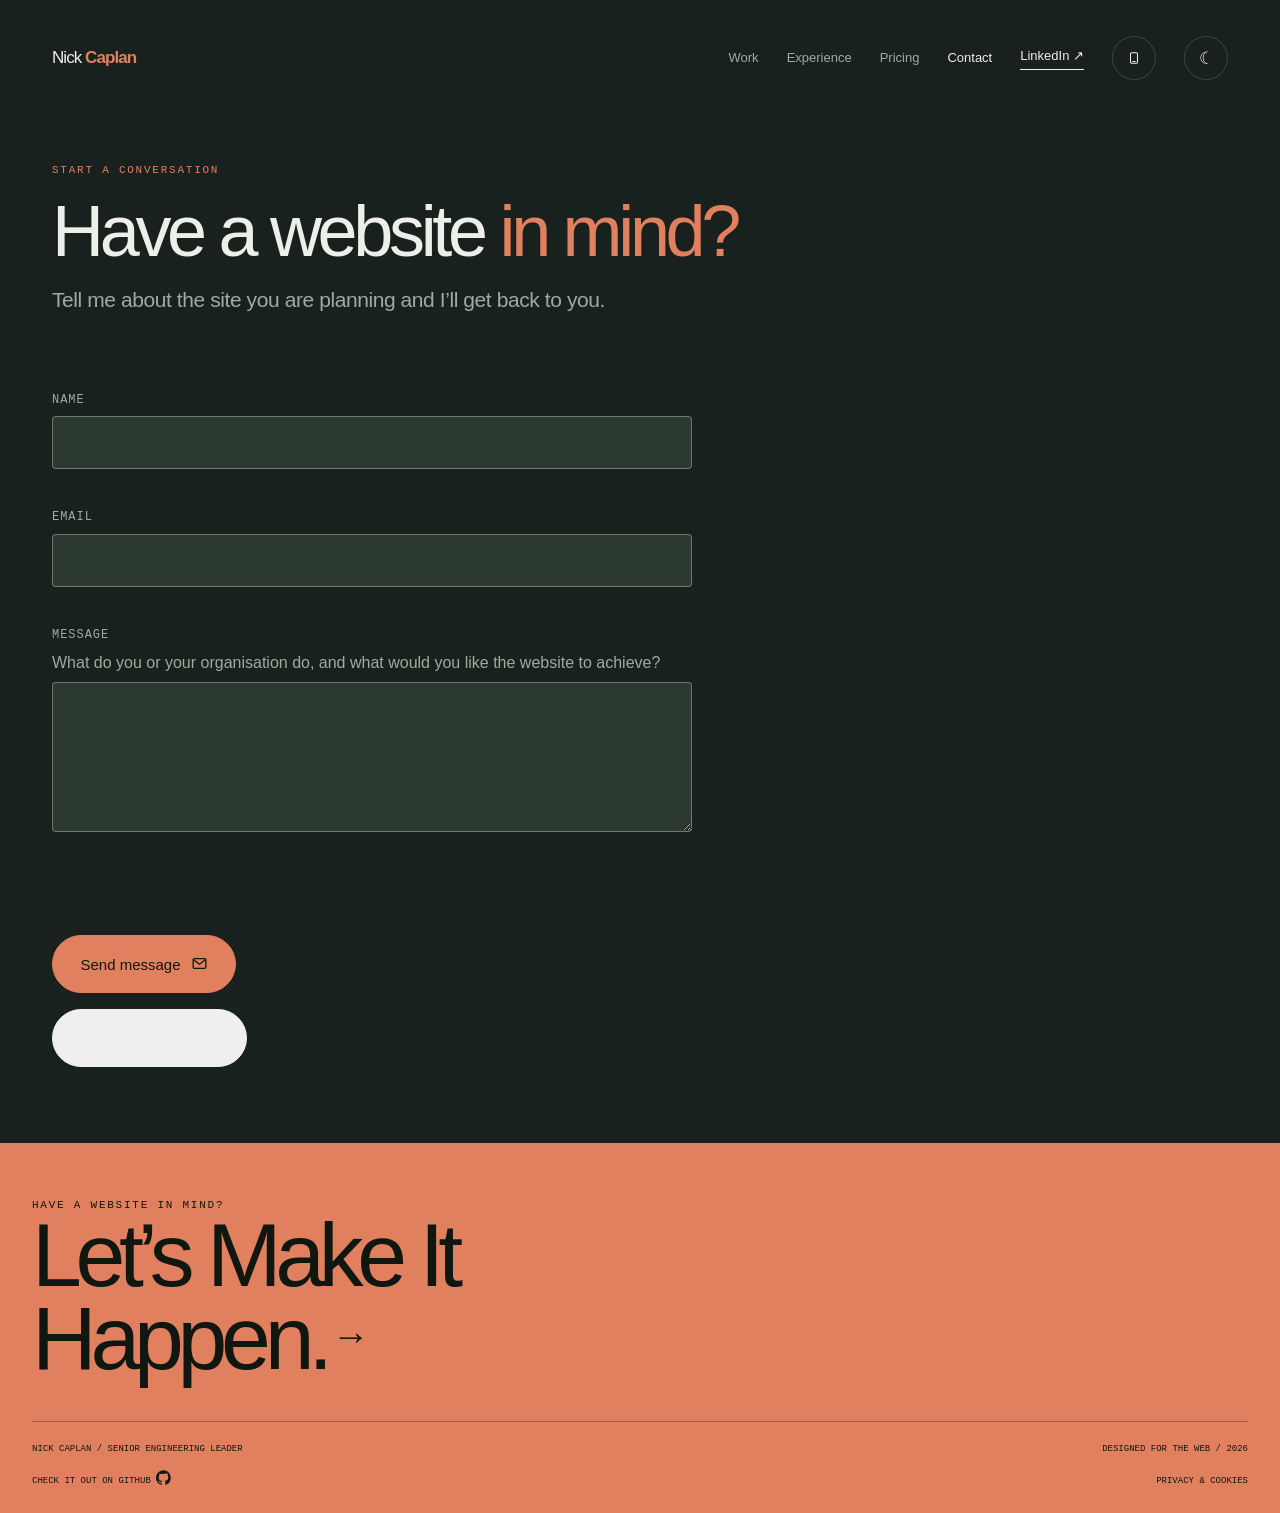
==== contact/index.html @ 42e1c5fc "Merge 4fa7a909f4112841b8fb0c7ef7de19053cefabf2 into 8210338912f26a9c144ce1c5d73b68cb8115b7d3" ====
<!doctype html>
<html lang="en">
<head>
  <meta charset="utf-8">
  <meta name="viewport" content="width=device-width, initial-scale=1">
  <meta name="description" content="Have a website in mind? Get in touch with Nick Caplan.">
  <title>Nick Caplan | Contact</title>
  <!-- Open Graph / Social Sharing -->
  <meta property="og:type" content="website">
  <meta property="og:url" content="https://websitesbynick.co.uk/contact/">
  <meta property="og:title" content="Nick Caplan | Contact">
  <meta property="og:description" content="Have a website in mind? Tell me about it and I will get back to you.">
  <meta property="og:image" content="https://websitesbynick.co.uk/assets/images/profile-burgundy.jpeg">
  <!-- Twitter Card -->
  <meta name="twitter:card" content="summary_large_image">
  <meta name="twitter:title" content="Nick Caplan | Contact">
  <meta name="twitter:description" content="Have a website in mind? Tell me about it and I will get back to you.">
  <meta name="twitter:image" content="https://websitesbynick.co.uk/assets/images/profile-burgundy.jpeg">
  <link rel="preload" href="../assets/fonts/dmsans.woff2" as="font" type="font/woff2" crossorigin>
  <link rel="preload" href="../assets/fonts/dmmono-400.woff2" as="font" type="font/woff2" crossorigin>
  <link rel="preload" href="../assets/fonts/dmmono-500.woff2" as="font" type="font/woff2" crossorigin>
  <link rel="stylesheet" href="../assets/css/fonts.css">
  <link rel="stylesheet" href="../assets/css/site.css">
  <link rel="stylesheet" href="../assets/css/contact.css">
  <link rel="icon" href="../assets/images/favicon.svg" type="image/svg+xml">
  <link rel="icon" href="../favicon.ico" sizes="16x16 32x32 48x48">
  <link rel="apple-touch-icon" href="../assets/images/apple-touch-icon.png">
  <link rel="manifest" href="../site.webmanifest">
  <meta name="theme-color" content="#18211d">
</head>
<body data-style="atelier" data-theme="dark">
  <script>
    // Apply the saved theme and layout before first paint so the page never
    // flashes the wrong theme or frame.
    (function () {
      var body = document.body;
      var theme = null;
      try { theme = window.localStorage.getItem('nick-theme'); } catch (error) {}
      body.dataset.theme = theme === 'light' || theme === 'dark' ? theme : 'dark';
      var host = window.location.hostname;
      var allowsPreview = ['localhost', '127.0.0.1', '[::1]', ''].indexOf(host) !== -1 || /^deploy-preview-\d+--[a-z0-9-]+\.netlify\.app$/.test(host);
      var storedMobile = null;
      if (allowsPreview) { try { storedMobile = window.localStorage.getItem('nick-mobile'); } catch (error) {} }
      body.dataset.preview = String(allowsPreview && storedMobile === 'true');
      body.dataset.mobile = String(storedMobile === null ? window.matchMedia('(max-width: 600px)').matches : storedMobile === 'true');
    })();
  </script>
  <div class="site-shell">
    <nav class="site-nav" aria-label="Main navigation">
      <a class="wordmark" href="../">Nick <span>Caplan</span></a>
      <div class="nav-links">
        <a href="../">Work</a>
        <a href="../experience/">Experience</a>
        <a href="../pricing/">Pricing</a>
        <a href="./" aria-current="page">Contact</a>
        <a class="nav-contact" href="https://www.linkedin.com/in/nick-caplan/" target="_blank" rel="noreferrer">LinkedIn <span aria-hidden="true">↗</span></a>
        <button class="mobile-toggle" type="button" aria-label="Switch to mobile mode" aria-pressed="false" title="Switch to mobile mode"><svg class="mobile-icon" aria-hidden="true" viewBox="0 0 24 24"><rect x="6" y="3" width="12" height="18" rx="2"/><path d="M10 18h4"/></svg></button>
        <button class="theme-toggle" type="button" aria-label="Switch to dark mode" aria-pressed="false"><span class="theme-icon" aria-hidden="true">☾</span><span class="theme-label">Dark mode</span></button>
      </div>
    </nav>
    <div class="nav-chips" aria-label="Pages">
      <a href="../">Work</a>
      <a href="../experience/">Experience</a>
      <a href="../pricing/">Pricing</a>
      <a href="./" aria-current="page">Contact</a>
    </div>

    <main id="top">
      <section class="page-hero">
        <div class="eyebrow">Start a conversation</div>
        <h1>Have a website <em>in mind?</em></h1>
        <p class="intro">Tell me about the site you are planning and I&rsquo;ll get back to you.</p>
      </section>

      <section class="content" aria-label="Contact form">
        <form class="contact-form" id="contact-form" tabindex="-1" action="https://formspree.io/f/mlgqojak" method="POST">
          <div class="contact-fields">
          <div class="form-field">
            <label for="contact-name">Name</label>
            <input id="contact-name" name="name" type="text" autocomplete="name" aria-describedby="contact-name-error" required>
            <p class="form-error" id="contact-name-error"></p>
          </div>
          <div class="form-field">
            <label for="contact-email">Email</label>
            <input id="contact-email" name="email" type="email" autocomplete="email" aria-describedby="contact-email-error" required>
            <p class="form-error" id="contact-email-error"></p>
          </div>
          <div class="form-field">
            <label for="contact-message">Message</label>
            <p class="form-hint" id="message-hint">What do you or your organisation do, and what would you like the website to achieve?</p>
            <textarea id="contact-message" name="message" aria-describedby="message-hint contact-message-error" required></textarea>
            <p class="form-error" id="contact-message-error"></p>
          </div>
          </div>
          <p class="form-status" id="contact-status" role="status" aria-live="polite" aria-atomic="true" tabindex="-1"></p>
          <button class="button button-primary" type="submit"><span class="cta-label">Send <span class="cta-end">message<svg class="mail-icon" aria-hidden="true" viewBox="0 0 24 24"><rect x="3" y="5" width="18" height="14" rx="2"/><path d="m4 7 8 6 8-6"/></svg></span></span></button>
          <button class="button" id="contact-another" type="button" hidden>Send another message</button>
        </form>
      </section>
    </main>

    <footer class="footer">
      <div class="footer-inner">
        <div class="section-kicker">Have a website in mind?</div>
        <h2><a class="footer-cta" href="#contact-form">Let&rsquo;s Make It <em><span class="cta-end">Happen.<span class="cta-icon" aria-hidden="true">&rarr;</span></span></em></a></h2>
        <div class="footer-bottom"><span>Nick Caplan / Senior Engineering Leader</span><span><a class="github-link" href="https://github.com/nickcaplan/websites-by-nick" target="_blank" rel="noreferrer"><span class="cta-label">Check it out on <span class="cta-end">GitHub <svg class="github-icon" aria-hidden="true" viewBox="0 0 24 24"><path d="M12 .5a12 12 0 0 0-3.79 23.39c.6.11.82-.26.82-.58v-2.26c-3.34.73-4.04-1.61-4.04-1.61-.55-1.39-1.34-1.76-1.34-1.76-1.09-.75.08-.74.08-.74 1.2.08 1.83 1.23 1.83 1.23 1.07 1.83 2.8 1.3 3.48 1 .11-.78.42-1.3.76-1.6-2.67-.3-5.47-1.34-5.47-5.94 0-1.31.47-2.38 1.23-3.22-.12-.3-.53-1.52.12-3.17 0 0 1-.32 3.3 1.23a11.5 11.5 0 0 1 6 0c2.3-1.55 3.3-1.23 3.3-1.23.65 1.65.24 2.87.12 3.17.76.84 1.23 1.91 1.23 3.22 0 4.61-2.81 5.64-5.49 5.93.43.37.81 1.1.81 2.22v3.29c0 .32.22.7.83.58A12 12 0 0 0 12 .5Z"/></svg></span></span></a></span><span><a href="../privacy/">Privacy &amp; cookies</a></span><span>Designed for the web / 2026</span></div>
      </div>
    </footer>
  </div>

  <script src="../assets/js/site.js"></script>
  <script src="../assets/js/contact.js" defer></script>
  <script src="../assets/js/analytics.js" defer data-measurement-id="G-J3J3NS19ZS"></script>
</body>
</html>
---- assets/css/site.css ----
/* Nick Caplan - shared site styles (home / experience / contact) */
:root {
  --phone-ring: #b45e3f;
  --phone-glow: rgba(180, 94, 63, .3);
  --bg: #f4f0e8;
  --surface: #fbfaf6;
  --surface-strong: #e8e1d5;
  --ink: #18211f;
  --muted: #5a6057;
  --line: rgba(24, 33, 31, .16);
  --accent-ink: var(--accent);
  --accent: #dd5e3c;
  --accent-2: #b6ce74;
  --display: "Fraunces", Georgia, serif;
  --body: "DM Sans", "DM Sans FB", Arial, sans-serif;
  --mono: "DM Mono", monospace;
  --radius: 24px;
  --shadow: 0 22px 60px rgba(33, 37, 31, .12);
  --ease: cubic-bezier(.2, .8, .2, 1);
}

* { box-sizing: border-box; }
html { scroll-behavior: smooth; }
body {
  margin: 0;
  color: var(--ink);
  background: var(--bg);
  font-family: var(--body);
  line-height: 1.55;
}
/* Theme transitions switch on only after the page has painted (site.js sets
   data-motion="on"), so the first paint is instantly the themed background on
   every engine; manual toggles afterwards still animate. */
body[data-motion="on"] { transition: background .45s var(--ease), color .45s var(--ease); }
a { color: inherit; text-decoration: none; }
button { color: inherit; font: inherit; }
::selection { background: var(--accent); color: var(--surface); }

.site-shell { container: site / inline-size; min-height: 100vh; overflow: hidden; }

/* Navigation: real page URLs, visible on every screen size (no menu button). */
.site-nav {
  align-items: center;
  display: flex;
  flex-wrap: wrap;
  justify-content: space-between;
  margin: 0 auto;
  max-width: 1240px;
  padding: 28px 32px;
  position: relative;
  row-gap: 18px;
  z-index: 3;
}
.wordmark { font-size: 15px; font-weight: 700; letter-spacing: -.02em; }
.wordmark span { color: var(--accent-ink); }
.nav-links { align-items: center; display: flex; flex-wrap: wrap; gap: 28px; row-gap: 10px; }
.nav-links a { color: var(--muted); font-size: 13px; transition: color .2s ease; }
.nav-links a:hover { color: var(--accent); }
.nav-links a[aria-current="page"] { color: var(--ink); }
.nav-contact {
  border-bottom: 1px solid var(--ink);
  color: var(--ink) !important;
  padding-bottom: 3px;
}
/* Mobile nav chips: the same destinations, always visible on small screens. */
.nav-chips { display: none; }

.style-picker {
  align-items: center;
  background: color-mix(in srgb, var(--surface) 88%, transparent);
  border: 1px solid var(--line);
  border-radius: 999px;
  box-shadow: 0 8px 30px rgba(0, 0, 0, .05);
  display: flex;
  gap: 3px;
  left: 50%;
  padding: 4px;
  position: fixed;
  top: 18px;
  transform: translateX(-50%);
  z-index: 10;
  backdrop-filter: blur(16px);
}
.theme-toggle {
  align-items: center;
  background: transparent;
  border: 1px solid var(--line);
  border-radius: 999px;
  cursor: pointer;
  display: inline-flex;
  justify-content: center;
  min-height: 44px;
  min-width: 44px;
  padding: 8px;
  transition: background .25s ease, border-color .25s ease, color .25s ease;
}
.theme-toggle:hover { background: var(--surface); border-color: var(--accent); color: var(--accent); }
.theme-icon { font-size: 17px; line-height: 1; }
.theme-label { display: none; }
.mobile-toggle { align-items: center; background: transparent; border: 1px solid var(--line); border-radius: 999px; cursor: pointer; display: inline-flex; justify-content: center; line-height: 1; min-height: 44px; min-width: 44px; padding: 8px 10px; transition: background .25s ease, border-color .25s ease, color .25s ease; }
.mobile-icon { fill: none; height: 14px; stroke: currentColor; stroke-linecap: round; stroke-linejoin: round; stroke-width: 1.8; width: 14px; }
.mobile-toggle[aria-pressed="true"] { background: var(--ink); border-color: var(--ink); color: var(--bg); }
@media (hover: hover) {
  .mobile-toggle:hover { background: var(--ink); border-color: var(--ink); color: var(--bg); }
}
.mobile-toggle:focus-visible, .theme-toggle:focus-visible, .style-button:focus-visible, .button:focus-visible, a:focus-visible, .thumb:focus-visible, .arr:focus-visible { outline: 2px solid var(--accent); outline-offset: 3px; }
.style-picker { display: none; }

/* Hero (home): text-led, websites first. */
.hero { margin: 0 auto; max-width: 1240px; padding: 54px 32px 34px; position: relative; }
.eyebrow, .section-kicker { color: var(--accent-ink); font-family: var(--mono); font-size: 11px; letter-spacing: .16em; text-transform: uppercase; }
.hero h1 { font-family: var(--display); font-size: clamp(56px, 9vw, 118px); font-weight: 500; letter-spacing: -.075em; line-height: .94; margin: 22px 0 34px; max-width: 900px; }
.hero h1 em { color: var(--accent); font-style: normal; }
.hero-intro { color: var(--muted); font-size: clamp(18px, 2vw, 23px); letter-spacing: -.02em; line-height: 1.35; margin: 0; max-width: none; }
.intro-contact { align-items: center; color: var(--accent-ink); display: inline-flex; font-size: 16px; font-weight: 600; min-height: 44px; margin-top: 12px; text-decoration: underline; text-underline-offset: 5px; }
.intro-contact .cta-icon { display: inline-block; margin-left: 8px; }
.hero-actions { align-items: center; display: flex; flex-wrap: wrap; gap: 18px; margin-top: 36px; }
.button {
  align-items: center;
  border: 1px solid var(--ink);
  border-radius: 100px;
  display: inline-flex;
  font-size: 15px;
  gap: 10px;
  justify-content: center;
  height: 58px;
  min-width: 184px;
  padding: 13px 19px;
  transition: background .25s ease, color .25s ease, transform .25s var(--ease);
}
.button:hover { background: var(--ink); color: var(--bg); transform: translateY(-3px); }
.button-primary { background: var(--accent); border-color: var(--accent); color: #ffffff; }
.button-primary:hover { background: var(--ink); border-color: var(--ink); }
.mail-icon { fill: none; height: 17px; stroke: currentColor; stroke-linecap: round; stroke-linejoin: round; stroke-width: 1.8; width: 17px; }
/* Nick's rule (24 October 2026): a CTA symbol, arrow or icon, never wraps away
   from the end of its label - the final word and its symbol form one no-wrap unit. */
.cta-end { white-space: nowrap; }
.button .cta-icon { display: inline-block; font-size: 18px; line-height: 1; margin-left: 10px; }
.github-link .cta-end .github-icon { display: inline-block; vertical-align: -2px; }
.button .cta-end .mail-icon { display: inline-block; margin-left: 10px; vertical-align: -2px; }

/* Portrait (shared; placed where the design puts it). */
.portrait-wrap { width: 230px; }
.portrait-frame { width: 100%; }
.portrait { aspect-ratio: 1; border: 2px solid var(--accent); border-radius: 50%; box-shadow: 0 10px 24px rgba(24, 33, 31, .14); display: block; filter: saturate(.9); height: auto; object-fit: cover; object-position: center top; padding: 4px; width: 100%; }
.portrait-note { color: var(--muted); font-family: var(--mono); font-size: 9px; margin: 8px 0 0; text-align: center; }

/* Home hero: the portrait sits beside the headline; the intro below runs full width. */
.hero-grid { align-items: center; display: grid; gap: 48px 32px; grid-template-columns: minmax(0, 1fr) auto; }
.hero-grid .portrait-wrap { width: clamp(250px, 30vw, 400px); }
.hero-text { grid-column: 1; grid-row: 1; }
.hero-grid .portrait-wrap { grid-column: 2; grid-row: 1; }

/* Project headings precede the imagery in reading order. Desktop uses a
   two-column composition; smaller layouts follow the same natural DOM order. */
.showcase { margin: 0 auto; max-width: 1240px; padding: 30px 32px 10px; }
.case { display: grid; column-gap: 44px; row-gap: 12px; grid-template-columns: minmax(0, 1.1fr) minmax(0, 1fr); padding: 36px 0; }
.case + .case { border-top: 1px solid var(--line); }
.case-shot { grid-column: 1; grid-row: 1 / span 2; min-width: 0; align-self: center; }
.case-heading { grid-column: 2; align-self: end; }
.case-copy { grid-column: 2; align-self: start; }
.case-flip .case-shot { grid-column: 2; }
.case-flip .case-heading, .case-flip .case-copy { grid-column: 1; }
/* Wider Work canvas only; preserve the dedicated device preview. */
@media (min-width: 1280px) {
  body:not([data-mobile="true"]) .showcase { max-width: 1480px; padding-left: 48px; padding-right: 48px; }
  body:not([data-mobile="true"]) .case { grid-template-columns: minmax(0, 3fr) minmax(0, 2fr); }
  body:not([data-mobile="true"]) .case-flip { grid-template-columns: minmax(0, 2fr) minmax(0, 3fr); }
}

.shot { background: var(--surface); border: 1px solid var(--line); border-radius: 18px; overflow: hidden; }
.shotbar { align-items: center; background: #10131a; display: flex; gap: 8px; padding: 10px 14px; }
.shotbar .t { color: #edf1ed; font-family: var(--body); font-size: 12px; letter-spacing: .06em; min-width: 0; overflow: hidden; text-overflow: ellipsis; white-space: nowrap; }
.shotbar .pill { background: #3d4a41; border-radius: 99px; color: #d8e0d8; flex: none; font-family: var(--body); font-size: 10.5px; letter-spacing: .12em; margin-left: auto; padding: 3px 9px; }
/* Reserve screenshot space before its theme-aware template is activated. */
.shot:not(:has(noscript .shot-img)) .shot-template:first-of-type { display: block; aspect-ratio: 1280 / 713; width: 100%; }
.shot-img { display: block; object-fit: cover; width: 100%; }
.shot-desk, .shotlay-desk { aspect-ratio: 1280 / 713; }
.shot-mob, .shotlay-mob { aspect-ratio: 390 / 844; }
.shot { position: relative; }
/* The composed shot is an overview, not a miniature interactive website.
   Keep a single, readable set of page selectors and let visitors explore live. */
.shot-mob, .shotlay-mob { position: absolute; right: 7%; bottom: 2%; display: block; height: 80%; width: auto; object-fit: cover; object-position: center top; background: var(--surface); border: 1px solid var(--line); border-radius: 10px; box-shadow: 0 8px 20px rgba(0, 0, 0, .38); }

/* Exploration (Nick, 27 October 2026): one capture per viewport. Desktop
   widths show the desktop capture alone, framed by its address bar - the
   phone capture no longer overlays it. */
@media (min-width: 961px) {
  .shot-mob, .shotlay-mob { display: none; }
}
.shot-tag { display: none; }
.thumbs { display: flex; flex-wrap: wrap; gap: 0; margin-top: 12px; }
/* Screenshot choices are quieter than page navigation and live-site actions. */
.thumb { position: relative; background: transparent; border: 0; border-radius: 0; box-shadow: inset 0 -1px var(--line); cursor: pointer; flex: 1 1 auto; min-height: 44px; margin: 0; padding: 10px 8px; text-align: center; }
.thumb span { color: var(--muted); display: block; font-size: 13px; line-height: 1.4; }
.thumb:hover span { color: var(--ink); }
.thumb.sel::after { content: ""; position: absolute; bottom: 0; left: 12px; right: 12px; height: 2px; background: var(--accent); }
.thumb.sel span { color: var(--accent-ink); font-weight: 600; }
/* Gesture feedback: horizontal drags are handled in JS, vertical swipes keep
   scrolling the page natively. */
.shot, .thumbs { touch-action: pan-y; }
/* Capture paging: the incoming capture slides across the stage while the
   outgoing one leaves. The stage clips only mid-slide, so the phone's glow
   and the page layout are untouched at rest. */
.shot-stage { position: relative; }
/* Clip the carousel sideways, not the outline/glow outside the phone
   above and below its border box. A clip-path changes no layout geometry. */
.shot-stage.sliding { clip-path: inset(-48px 0); }
.shot-layer { inset: 0; pointer-events: none; position: absolute; z-index: 1; }
/* The selected choice's underline is a single indicator that slides between
   buttons; with JS off the per-button ::after underline remains. */
.thumbs { position: relative; }
.thumb-ind-clip { position: absolute; inset: 0; overflow: hidden; pointer-events: none; }
.thumb-ind, .thumb-ind-wrap { background: var(--accent); height: 2px; pointer-events: none; position: absolute; }
.thumbs-anim .thumb.sel::after { content: none; }
.case-copy .kicker, .kicker { color: var(--accent-ink); font-family: var(--mono); font-size: 11px; letter-spacing: .16em; text-transform: uppercase; }
.case-heading h2 { font-family: var(--display); font-size: 32px; font-weight: 600; letter-spacing: -.03em; line-height: 1.1; margin: 10px 0 0; }
.case-copy p { color: var(--muted); font-size: 16.5px; line-height: 1.55; margin: 8px 0 0; }
.case-copy .button { margin-top: 22px; }

/* "Built by an engineering leader" strip linking to the experience page. */
.credstrip { align-items: center; background: #29362e; border-radius: 18px; color: #edf1ed; display: flex; gap: 20px; justify-content: space-between; margin: 26px auto 60px; max-width: 1176px; padding: 26px 30px; width: calc(100% - 64px); }
.credstrip .l { font-size: 17px; line-height: 1.5; }
.credstrip .l b { font-family: var(--display); font-size: 19px; }
.credstrip .r { color: #eda88c; flex: none; font-family: var(--mono); font-size: 13px; letter-spacing: .1em; text-transform: uppercase; }
.credstrip .r:hover { text-decoration: underline; }

/* Subpage hero (experience / contact). */
.page-hero { margin: 0 auto; max-width: 1240px; padding: 54px 32px 20px; }
.page-hero h1 { font-family: var(--display); font-size: clamp(42px, 6vw, 72px); font-weight: 500; letter-spacing: -.06em; line-height: .95; margin: 18px 0 20px; overflow-wrap: break-word; }
.page-hero h1 em { color: var(--accent); font-style: normal; }
.page-hero .intro { color: var(--muted); font-size: clamp(17px, 2vw, 21px); letter-spacing: -.02em; line-height: 1.4; margin: 0; max-width: 620px; }

/* Experience content (shared by the experience page). */
.content { margin: 0 auto; max-width: 1240px; padding: 56px 32px 76px; }
.section-heading { margin-bottom: 38px; }
.section-heading h2 { font-family: var(--display); font-size: clamp(38px, 5vw, 68px); font-weight: 500; letter-spacing: -.06em; line-height: .95; margin: 0; }
.section-heading p { color: var(--muted); font-size: 13px; margin: 18px 0 0; max-width: 560px; }
.experience-list { border-top: 1px solid var(--line); }
.role { display: grid; gap: 40px; grid-template-columns: 190px 1fr; padding: 36px 0 40px; }
.role + .role { border-top: 1px solid var(--line); }
.role-meta { color: var(--muted); font-family: var(--mono); font-size: 10px; letter-spacing: .04em; line-height: 1.7; text-transform: uppercase; }
.role-meta strong { color: var(--accent-ink); display: block; font-weight: 500; margin-bottom: 5px; }
.role-title { font-size: 21px; font-weight: 600; letter-spacing: -.035em; margin: 0; }
.role-company { color: var(--muted); font-size: 14px; margin: 3px 0 17px; }
.role-summary { color: var(--muted); font-size: 14px; margin: 0; max-width: 745px; }
.role-highlights { display: grid; gap: 12px; grid-template-columns: repeat(2, minmax(0, 1fr)); list-style: none; margin: 25px 0 0; max-width: 820px; padding: 0; }
.role-highlights li { border-left: 2px solid var(--accent-2); color: var(--ink); font-size: 13px; line-height: 1.45; padding-left: 13px; }
.role-highlights strong { display: block; font-size: 11px; margin-bottom: 4px; }

.lower-grid { display: grid; gap: 90px; grid-template-columns: 1.15fr .85fr; margin-top: 100px; }
.tag-cloud { display: flex; flex-wrap: wrap; gap: 8px; margin-top: 22px; }
.tag { border: 1px solid var(--line); border-radius: 100px; color: var(--muted); font-family: var(--mono); font-size: 10px; padding: 8px 12px; }
.principles { border-top: 1px solid var(--line); margin-top: 28px; }
.principle { border-bottom: 1px solid var(--line); padding: 17px 0 19px; }
.principle strong { display: block; font-family: var(--display); font-size: 20px; font-weight: 500; letter-spacing: -.04em; line-height: 1.1; }
.principle p { color: var(--muted); font-size: 13px; margin: 8px 0 0; max-width: 510px; }
.details-list { border-top: 1px solid var(--line); margin: 22px 0 0; }
.detail { border-bottom: 1px solid var(--line); display: grid; gap: 20px; grid-template-columns: 100px 1fr; padding: 17px 0; }
.detail-label { color: var(--accent-ink); font-family: var(--mono); font-size: 10px; text-transform: uppercase; }
.detail p { font-size: 13px; margin: 0; }
.community { color: var(--muted); font-size: 13px; margin: 22px 0 0; max-width: 600px; }

/* Contact page. */
.contact-grid { display: grid; gap: 70px; grid-template-columns: .8fr 1.2fr; }
.contact-form { display: grid; gap: 16px; }
.form-field { display: grid; gap: 7px; }
.form-field label { color: var(--muted); font-family: var(--mono); font-size: 12px; letter-spacing: .08em; text-transform: uppercase; }
.form-hint { color: var(--muted); font-size: 16px; line-height: 1.5; margin: 0; }
.form-field input, .form-field textarea { background: var(--surface); border: 1px solid var(--line); border-radius: 4px; color: var(--ink); font: inherit; font-size: 16px; padding: 13px 14px; width: 100%; }
.form-field textarea { min-height: 150px; resize: vertical; }
.form-field input:focus, .form-field textarea:focus { border-color: var(--accent); outline: 2px solid color-mix(in srgb, var(--accent) 25%, transparent); outline-offset: 1px; }
body[data-style="atelier"][data-theme="dark"] .form-field input,
body[data-style="atelier"][data-theme="dark"] .form-field textarea {
  background: #2c3931; border-color: rgba(237, 240, 232, .34); color: #edf0e8; }
body[data-style="atelier"][data-theme="dark"] .form-field input:focus,
body[data-style="atelier"][data-theme="dark"] .form-field textarea:focus { border-color: var(--accent); }
.contact-form .button { justify-self: start; }

@media (min-width: 1281px) {
  .lower-grid { grid-template-columns: 1fr .42fr; }
  .tag-cloud { gap: 6px; max-width: none; }
  .tag { font-size: 9px; padding: 7px 9px; }
}

.footer { background: var(--ink); color: var(--bg); padding: 54px 32px 24px; }
.footer-inner { margin: 0 auto; max-width: 1240px; }
.footer h2 { font-family: var(--display); font-size: clamp(42px, 7vw, 92px); font-weight: 500; letter-spacing: -.07em; line-height: .92; margin: 0 0 42px; max-width: 700px; overflow-wrap: break-word; }
.footer-intro { color: #fff; font-size: 17px; margin: -18px 0 32px; max-width: 560px; }
.footer h2 em { color: var(--accent); font-style: normal; }
.footer-cta { color: inherit; display: block; text-decoration: none; }
.footer-cta .cta-icon { display: inline-block; font-size: .42em; line-height: 1; margin-left: .14em; vertical-align: middle; transform: translateY(-.22em); transition: transform .25s var(--ease); }
.footer-cta:hover .cta-icon, .footer-cta:focus-visible .cta-icon { transform: translate(6px, -.22em); }
.footer-links { display: none; }
.footer-bottom { align-items: end; border-top: 1px solid rgba(244, 240, 232, .18); color: rgba(244, 240, 232, .55); display: grid; font-family: var(--mono); font-size: 9px; font-weight: 400; gap: 12px 20px; grid-template-areas: "identity credit" "source privacy"; grid-template-columns: minmax(0, 1fr) minmax(0, 1fr); line-height: 2; padding-top: 18px; text-transform: uppercase; }
.footer-bottom > span { min-width: 0; }
.footer-bottom > span:first-child { grid-area: identity; }
.footer-bottom > span:nth-child(2) { grid-area: source; }
.footer-bottom > span:nth-child(3) { grid-area: privacy; text-align: right; }
.footer-bottom > span:last-child { grid-area: credit; text-align: right; }
.footer-bottom a { align-items: center; display: inline-flex; font: inherit; letter-spacing: inherit; }
.github-link { align-items: center; display: inline-flex; gap: 7px; }
.github-icon { display: block; fill: currentColor; height: 15px; width: 15px; }
body[data-style="atelier"] .footer .section-kicker { color: #fff; }
body[data-style="atelier"] .footer-bottom { border-top-color: rgba(255, 255, 255, .3); color: #fff; }

/* Option 02 - midnight product system */
body[data-style="systems"] {
  --bg: #10131a;
  --surface: #171b24;
  --surface-strong: #1d2330;
  --ink: #edf1ed;
  --muted: #929ba8;
  --line: rgba(237, 241, 237, .15);
  --accent: #c5f36b;
  --accent-2: #78b6ff;
  --display: "Space Grotesk", Arial, sans-serif;
  --body: "DM Sans", "DM Sans FB", Arial, sans-serif;
  --radius: 8px;
  --shadow: none;
}
body[data-style="systems"] .hero { padding-top: 72px; }
body[data-style="systems"] .hero h1 { font-size: clamp(52px, 8vw, 112px); font-weight: 600; letter-spacing: -.085em; max-width: 850px; }
body[data-style="systems"] .hero h1 em { color: var(--accent); }
body[data-style="systems"] .hero-intro { font-size: 18px; max-width: 585px; }
body[data-style="systems"] .case-heading h2 { font-family: var(--display); }
body[data-style="systems"] .portrait { filter: grayscale(1) contrast(1.12); }
body[data-style="systems"] .role { padding: 30px 0; }
body[data-style="systems"] .role-title { font-family: var(--display); font-size: 20px; }
body[data-style="systems"] .role-highlights li { border-left-color: var(--accent); }
body[data-style="systems"] .tag { border-radius: 5px; }
body[data-style="systems"] .footer { background: var(--accent); color: #10131a; }
body[data-style="systems"] .footer h2 em { color: #547d23; }
body[data-style="systems"] .footer-bottom { border-color: rgba(16, 19, 26, .22); color: rgba(16, 19, 26, .6); }

/* Option 03 - warm, restrained portfolio */
body[data-style="atelier"] {
  --accent-ink: #9a4527;
  --bg: #eee9e2;
  --surface: #f7f4ef;
  --surface-strong: #e2d9d0;
  --ink: #28332c;
  --muted: #5a6057;
  --line: rgba(40, 51, 44, .17);
  --accent: #b45e3f;
  --accent-2: #9cae6c;
  --display: "DM Sans", "DM Sans FB", Arial, sans-serif;
  --body: "DM Sans", "DM Sans FB", Arial, sans-serif;
  --mono: "DM Mono", monospace;
  --radius: 4px;
}
body[data-style="atelier"][data-theme="dark"] {
  --phone-ring: #f09a7c;
  --phone-glow: rgba(240, 154, 124, .45);
  --accent-ink: #e0805f;
  --bg: #18211d;
  --surface: #212b25;
  --surface-strong: #29362e;
  --ink: #edf0e8;
  --muted: #a1aaa0;
  --line: rgba(237, 240, 232, .17);
  --accent: #e0805f;
  --accent-2: #bdcf80;
  --shadow: none;
}
body[data-style="atelier"] .site-nav { padding-top: 36px; }
body[data-style="atelier"] .wordmark { font-size: 17px; font-weight: 500; letter-spacing: -.055em; }
body[data-style="atelier"] .wordmark span { font-weight: 700; }
body[data-style="atelier"] .hero { padding-top: 44px; }
body[data-style="atelier"] .hero h1 { font-family: var(--body); font-size: clamp(52px, 8vw, 104px); font-weight: 400; letter-spacing: -.085em; line-height: .91; }
body[data-style="atelier"] .hero h1 em { font-weight: 600; }
body[data-style="atelier"] .hero-intro { font-size: 19px; max-width: 620px; }
body[data-style="atelier"] .portrait { filter: sepia(.16) saturate(.7); }
body[data-style="atelier"] .section-heading h2, body[data-style="atelier"] .footer h2, body[data-style="atelier"] .page-hero h1 { font-weight: 400; }
body[data-style="atelier"] .role { gap: 70px; grid-template-columns: 160px 1fr; }
body[data-style="atelier"] .role-highlights { grid-template-columns: 1fr; }
body[data-style="atelier"] .role-highlights li { border-left: 0; border-top: 1px solid var(--line); padding: 11px 0 0; }
body[data-style="atelier"] .footer { background: var(--accent); }
body[data-style="atelier"] .footer h2 em { color: #f7f4ef; }
body[data-style="atelier"][data-theme="dark"] .footer { background: var(--accent); color: #f7f4ef; }
body[data-style="atelier"][data-theme="dark"] .footer h2 em { color: #f7f4ef; }
body[data-style="atelier"][data-theme="dark"] .footer .section-kicker { color: #101711; }
body[data-style="atelier"][data-theme="dark"] .footer-bottom { border-color: rgba(16, 23, 17, .3); color: #101711; }
body[data-style="atelier"][data-theme="dark"] .footer h2, body[data-style="atelier"][data-theme="dark"] .footer h2 em { color: #101711; }
body[data-style="atelier"][data-theme="dark"] .footer-intro { color: #101711; }
body[data-style="atelier"][data-theme="dark"] .button-primary { color: #101711; }
body[data-style="atelier"][data-theme="dark"][data-mobile="true"] .nav-chips a[aria-current="page"] { color: #101711; }
body[data-style="atelier"][data-theme="dark"] .credstrip { background: #101711; }

@media (max-width: 960px) {
  /* Exploration (Nick, 27 October 2026): show the capture matching the
     visitor's own device. On small screens the phone capture stands alone,
     large and readable, instead of crowding both captures together; desktop
     widths show only the framed desktop capture. */
  /* No redundant panel around the solo phone. A 5:9 top crop keeps the
     capture readable without making each project a screen and a half long. */
  .shot { background: transparent; border: 0; box-shadow: none; overflow: visible; }
  .shotbar, .shot-desk, .shotlay-desk { display: none; }
  .shot:not(:has(noscript .shot-img)) .shot-template:first-of-type { display: none; }
  .shot-mob, .shotlay-mob { display: block; position: static; height: auto; aspect-ratio: 5 / 9; object-fit: cover; object-position: center top; width: min(85%, 300px); margin: 0 auto; border: solid #0b0d10; border-width: 22px 8px 8px; box-sizing: border-box; border-radius: 36px; outline: 3px solid var(--phone-ring); outline-offset: 0; box-shadow: 0 0 34px var(--phone-glow); }
  /* Reserve the phone block before its template is activated, so activation
     does not shift the thumbnails and copy below. */
  .shot:not(:has(noscript .shot-img)) .shot-template:last-of-type { display: block; aspect-ratio: 5 / 9; width: min(85%, 300px); margin: 0 auto; }
  .site-nav { padding: 22px 20px; }
  .hero-grid { gap: 28px; }
  .hero-grid .portrait-wrap { width: 190px; }
  .nav-links { gap: 13px; }
  .hero { padding: 60px 20px 40px; }
  .hero h1 { font-size: clamp(54px, 15vw, 88px); margin: 20px 0 26px; }
  .hero-intro { font-size: 17px; }
  .page-hero { padding: 60px 20px 10px; }
  .showcase { padding: 10px 20px; }
  .case { display: flex; flex-direction: column; gap: 20px; padding: 32px 0; }
  .case-heading, .case-copy, .case-shot { align-self: stretch; }
  .content { padding: 48px 20px 60px; }
  .section-heading { margin-bottom: 30px; }
  .section-heading h2 { margin-bottom: 14px; }
  .role { display: block; padding: 27px 0 32px; }
  .role-meta { margin-bottom: 22px; }
  .role-title { font-size: 19px; }
  .role-highlights { grid-template-columns: 1fr; }
  .lower-grid { display: block; margin-top: 72px; }
  .lower-grid > section + section { margin-top: 65px; }
  .contact-grid { display: block; }
  .contact-form { margin-top: 34px; }
  .footer { padding: 60px 20px 24px; }
  .credstrip { width: calc(100% - 40px); }
  body[data-style="atelier"] .role { display: block; }
}

/* Only an explicit development-preview choice creates a fixed phone frame.
   Public layouts remain fluid, including tablet and small-laptop widths. */
body[data-preview="true"] { background: #d8d2c8; }
body[data-preview="true"] .site-shell { background: var(--bg); box-shadow: 0 0 45px rgba(24, 33, 31, .16); margin: 0 auto; max-width: 430px; }
body[data-mobile="true"] .site-nav { padding: 22px 20px 14px; }
body[data-mobile="true"] .nav-links { gap: 13px; }
body[data-mobile="true"] .nav-links a:not(.nav-contact) { display: none; }
body[data-mobile="true"] .nav-contact { align-items: center; display: inline-flex; gap: 7px; }
body[data-mobile="true"] .nav-chips { display: flex; flex-wrap: wrap; gap: 8px; margin: 0 auto; padding: 0 20px 18px; }
body[data-mobile="true"] .nav-chips a { align-items: center; background: var(--surface); border: 1px solid var(--line); border-radius: 10px; display: flex; flex: 1; flex-direction: column; font-family: var(--mono); font-size: 11.5px; font-weight: 500; justify-content: center; letter-spacing: .08em; line-height: 16px; min-height: 48px; padding: 8px 0; text-align: center; text-transform: uppercase; }
body[data-mobile="true"] .nav-chips a[aria-current="page"] { background: var(--accent); border-color: var(--accent); color: #ffffff; font-weight: 700; }
body[data-mobile="true"] .hero { padding: 24px 20px 30px; }
body[data-mobile="true"] .hero h1 { font-size: clamp(38px, 11cqi, 48px); letter-spacing: -.065em; line-height: .98; margin: 14px 0 22px; }
/* Leave the first headline line full-width, then wrap the rest around the
   portrait. WebKit ignores shape-outside and excludes a float's whole margin
   box, so a top margin on the float itself would shorten every headline line.
   Instead an in-flow spacer drops the float's static position by 72px (below
   "Websites that", the only line wider than the beside-float measure at
   320px) and the negative margin pulls the text back up over the spacer.
   Plain CSS2.1 float behaviour in every engine. */
body[data-mobile="true"] .hero-grid { display: flow-root; }
body[data-mobile="true"] .hero-grid::before { content: ""; display: block; height: 72px; }
body[data-mobile="true"] .hero-grid .hero-text { margin-top: -72px; }
body[data-mobile="true"] .hero-grid .portrait-wrap { float: right; margin: 0 0 12px 14px; width: clamp(88px, 28cqi, 130px); }
body[data-mobile="true"] .hero-intro { font-size: 17px; }
body[data-mobile="true"] .hero-actions { display: grid; gap: 10px; grid-template-columns: minmax(0, 1fr); margin-top: 26px; }
body[data-mobile="true"] .hero-actions .button { min-width: 0; width: 100%; }
body[data-mobile="true"] .page-hero { padding: 24px 20px 8px; }
body[data-mobile="true"] .page-hero h1 { font-size: 44px; margin: 12px 0 14px; }
body[data-mobile="true"] .showcase { padding: 0 20px; }
body[data-mobile="true"] .case { display: flex; flex-direction: column; gap: 18px; padding: 24px 0 28px; }
body[data-mobile="true"] .case-heading, body[data-mobile="true"] .case-copy, body[data-mobile="true"] .case-shot { align-self: stretch; }
body[data-mobile="true"] .shot { border-radius: 12px; }
body[data-mobile="true"] .shotbar { padding: 8px 10px; }
body[data-mobile="true"] .shotbar .t { font-size: 9.5px; max-width: 170px; }
body[data-mobile="true"] .shotbar .pill { font-size: 8.5px; letter-spacing: .1em; padding: 2px 7px; }
body[data-mobile="true"] .shot-mob, body[data-mobile="true"] .shotlay-mob { border-radius: 8px; }
  body[data-mobile="true"] .shot-mob, body[data-mobile="true"] .shotlay-mob { border-radius: 36px; } /* Solo presentation: full device corner. */
/* The desktop mobile preview mirrors the small-screen presentation: the
   phone capture stands alone there too. */
body[data-mobile="true"] .shot { background: transparent; border: 0; box-shadow: none; overflow: visible; }
body[data-mobile="true"] .shotbar, body[data-mobile="true"] .shot-desk, body[data-mobile="true"] .shotlay-desk { display: none; }
body[data-mobile="true"] .shot:not(:has(noscript .shot-img)) .shot-template:first-of-type { display: none; }
body[data-mobile="true"] .shot-mob, body[data-mobile="true"] .shotlay-mob { display: block; position: static; height: auto; aspect-ratio: 5 / 9; object-fit: cover; object-position: center top; width: min(85%, 300px); margin: 0 auto; border: solid #0b0d10; border-width: 22px 8px 8px; box-sizing: border-box; border-radius: 36px; outline: 3px solid var(--phone-ring); outline-offset: 0; box-shadow: 0 0 34px var(--phone-glow); }
body[data-mobile="true"] .shot:not(:has(noscript .shot-img)) .shot-template:last-of-type { display: block; aspect-ratio: 5 / 9; width: min(85%, 300px); margin: 0 auto; }
body[data-mobile="true"] .thumb { padding: 10px 8px; }
body[data-mobile="true"] .case-heading h2 { font-size: 26px; margin: 8px 0 0; }
body[data-mobile="true"] .case-copy p { font-size: 16px; line-height: 1.55; margin-top: 0; }
body[data-mobile="true"] .case-copy .button { display: flex; margin: 18px 0 0; }
body[data-mobile="true"] .credstrip { align-items: flex-start; border-radius: 12px; flex-direction: column; gap: 10px; margin: 22px 20px 40px; padding: 18px; width: calc(100% - 40px); }
body[data-mobile="true"] .credstrip .l { font-size: 13px; }
body[data-mobile="true"] .credstrip .l b { font-size: 15px; }
body[data-mobile="true"] .credstrip .r { font-size: 11px; }
body[data-mobile="true"] .content { padding: 28px 20px 54px; }
body[data-mobile="true"] .section-heading { margin-bottom: 24px; }
body[data-mobile="true"] .section-heading h2 { margin-bottom: 14px; }
body[data-mobile="true"] .role { display: block; padding: 27px 0 32px; }
body[data-mobile="true"] .role-meta { margin-bottom: 22px; }
body[data-mobile="true"] .role-title { font-size: 19px; }
body[data-mobile="true"] .role-highlights { grid-template-columns: 1fr; }
body[data-mobile="true"] .lower-grid { display: block; margin-top: 28px; }
body[data-mobile="true"] .lower-grid > section + section { margin-top: 36px; }
body[data-mobile="true"] .contact-grid { display: block; }
body[data-mobile="true"] .contact-form { margin-top: 28px; }
body[data-mobile="true"] .footer { padding: 28px 20px 18px; }
body[data-mobile="true"] .footer h2 { font-size: 48px; line-height: .95; margin-bottom: 18px; }
body[data-mobile="true"] .footer-intro { font-size: 16px; margin: 0 0 28px; }
body[data-mobile="true"] .footer-bottom { grid-template-areas: "source privacy"; grid-template-columns: minmax(0, 1fr) auto; }
body[data-mobile="true"] .footer-bottom > span:first-child,
body[data-mobile="true"] .footer-bottom > span:last-child { display: none; }
body[data-mobile="true"][data-style="atelier"] .role { display: block; }
@media (max-width: 430px) {
  body[data-preview="true"] { background: var(--bg); }
  body[data-preview="true"] .site-shell { box-shadow: none; max-width: none; }
}

/* Enlarged text: rem thresholds follow the browser's text scaling, so these
   only apply when the user has genuinely enlarged their text. Keep the
   headline, buttons, chips and thumbnails readable instead of crushed. */
@media (max-width: 15rem) {
  .hero h1, body[data-mobile="true"] .hero h1 { font-size: min(3.5rem, 13vw); }
  .hero-grid { grid-template-columns: minmax(0, 1fr); }
  .hero-grid .portrait-wrap { grid-column: 1; grid-row: 2; }
  .hero-grid .portrait-wrap { width: 160px; }
  /* Genuine enlarged text: undo the mobile float wrap and stack the portrait
     below the headline, as the grid placement above intends. */
  body[data-mobile="true"] .hero-grid { display: grid; }
  body[data-mobile="true"] .hero-grid::before { content: none; }
  body[data-mobile="true"] .hero-grid .hero-text { margin-top: 0; }
  body[data-mobile="true"] .hero-grid .portrait-wrap { float: none; margin: 0; width: 160px; }
  .page-hero h1, body[data-mobile="true"] .page-hero h1 { font-size: min(2.8rem, 12vw); }
  .footer h2, body[data-mobile="true"] .footer h2 { font-size: min(2.8rem, 12vw); }
  body[data-mobile="true"] .nav-chips a { line-height: 1.4; }
  .button { height: auto; min-height: 58px; }
  .shotbar { flex-wrap: wrap; }
  .shotbar .pill { max-width: 100%; }
  .nav-chips { flex-wrap: wrap; }
  body[data-mobile="true"] .nav-chips a { flex: 1 1 40%; }
  .thumbs { flex-wrap: wrap; }
  .thumb { flex: 1 1 40%; }
  .credstrip { align-items: flex-start; flex-direction: column; }
  .hero-actions { display: grid; grid-template-columns: minmax(0, 1fr); }
  .hero-actions .button { min-width: 0; width: 100%; }
}

/* Keep the page-name track continuous on narrow phones, including four Sam views. */
@media (max-width: 400px) {
  .thumbs { flex-wrap: nowrap; }
  .thumb { flex: 1 1 auto; min-width: 0; padding-inline: 3px; }
  .thumb span { font-size: 12px; }
}

@media (prefers-reduced-motion: reduce) {
  *, *::before, *::after { scroll-behavior: auto !important; transition-duration: .01ms !important; }
}

.contact-form { max-width: 640px; }
body[data-mobile="true"] .contact-form { max-width: none; }

.wordmark { white-space: nowrap; }

/* Consent controls use the site themes and equal-weight choices.
   Both choices have equal visual weight and remain reachable at enlarged text. */
.cookie-banner[hidden] { display: none; }
.cookie-banner { background: var(--surface); color: var(--ink); border-top: 1px solid var(--line); padding: 14px max(20px, calc((100vw - 1176px) / 2)); }
.cookie-banner h2 { font: 600 18px/1.3 var(--body); margin: 0 0 6px; }
.cookie-banner p { font-size: 14px; line-height: 1.45; max-width: 65ch; margin: 0 0 10px; overflow-wrap: anywhere; }
.cookie-banner a, .privacy-details a { text-decoration: underline; text-underline-offset: .2em; }
.cookie-actions { display: flex; flex-wrap: wrap; gap: 8px; }
.cookie-actions .button { background: var(--surface-strong); color: var(--ink); border: 1px solid var(--line); height: auto; min-height: 44px; min-width: 0; padding: 10px 14px; white-space: normal; text-align: center; max-width: 100%; font-size: 14px; overflow-wrap: anywhere; }
.cookie-actions .button:focus-visible, [data-cookie-preferences]:focus-visible { outline: 3px solid var(--ink); outline-offset: 4px; }
.privacy-details { max-width: 760px; margin: 0 auto; padding: 0 32px 64px; overflow-wrap: anywhere; font-size: 16px; }
.privacy-details h2 { font: 600 24px/1.3 var(--body); margin: 32px 0 16px; }
.privacy-details [data-cookie-preferences] { white-space: normal; max-width: 100%; height: auto; min-height: 48px; }
/* Keep first-visit consent visible without shifting the portfolio content. */
.cookie-banner { position: fixed; z-index: 20; inset: auto 0 0; max-height: 70vh; overflow-y: auto; box-shadow: var(--shadow); }
body[data-theme] .cookie-actions .button { background: var(--surface-strong); color: var(--ink); border-color: var(--line); }

/* Native buttons need explicit theme colours, including preference reopening. */
body[data-theme] .privacy-details [data-cookie-preferences] { background: var(--surface-strong); color: var(--ink); border-color: var(--line); }

@media (max-width: 600px) { .cookie-actions .button { flex: 1 1 0; } }
@media (min-width: 601px) {
  .cookie-banner { inset: auto 24px 24px auto; width: 420px; max-width: calc(100vw - 48px); padding: 18px; border: 1px solid var(--line); border-radius: 16px; }
  .cookie-actions .button { flex: 1 1 0; }
}

/* The phone-layout preview control is useful only above the phone breakpoint. */
@media (max-width: 600px) { .mobile-toggle { display: none; } }

/* Failed consent saves remain visible after the choice panel closes. */
.cookie-save-warning { position: relative; margin: 0; padding: 12px 20px; background: var(--bg); color: var(--ink); border-bottom: 1px solid var(--line); font-size: 14px; }

/* Viewport-specific examples never enter the desktop keyboard order. */
.thumb[hidden] { display: none !important; }

/* Phone frame (Nick, 29 October 2026): the dark bezel vanished against the dark
   theme, so the device carries a coral ring and a speaker slot in the bezel. */
@media (max-width: 960px) {
  .shot::before { content: ""; position: absolute; z-index: 2; left: 50%; top: 8px; transform: translateX(-50%); width: 54px; height: 7px; border-radius: 99px; background: #2a2f36; pointer-events: none; }
}
body[data-mobile="true"] .shot::before { content: ""; position: absolute; z-index: 2; left: 50%; top: 8px; transform: translateX(-50%); width: 54px; height: 7px; border-radius: 99px; background: #2a2f36; pointer-events: none; }

/* A newly visible form factor waits for its own capture, never a wrong or
   undecoded frame. Visibility preserves the screenshot geometry. */
.capture-loading .shot { visibility: hidden; }
.capture-loading .shot-stage::after { content: "Loading screenshot..."; position: absolute; inset: 0; display: grid; place-items: center; color: var(--muted); }
.capture-loading[data-capture-error="true"] .shot-stage::after { content: "Screenshot unavailable. Try the live site below."; }
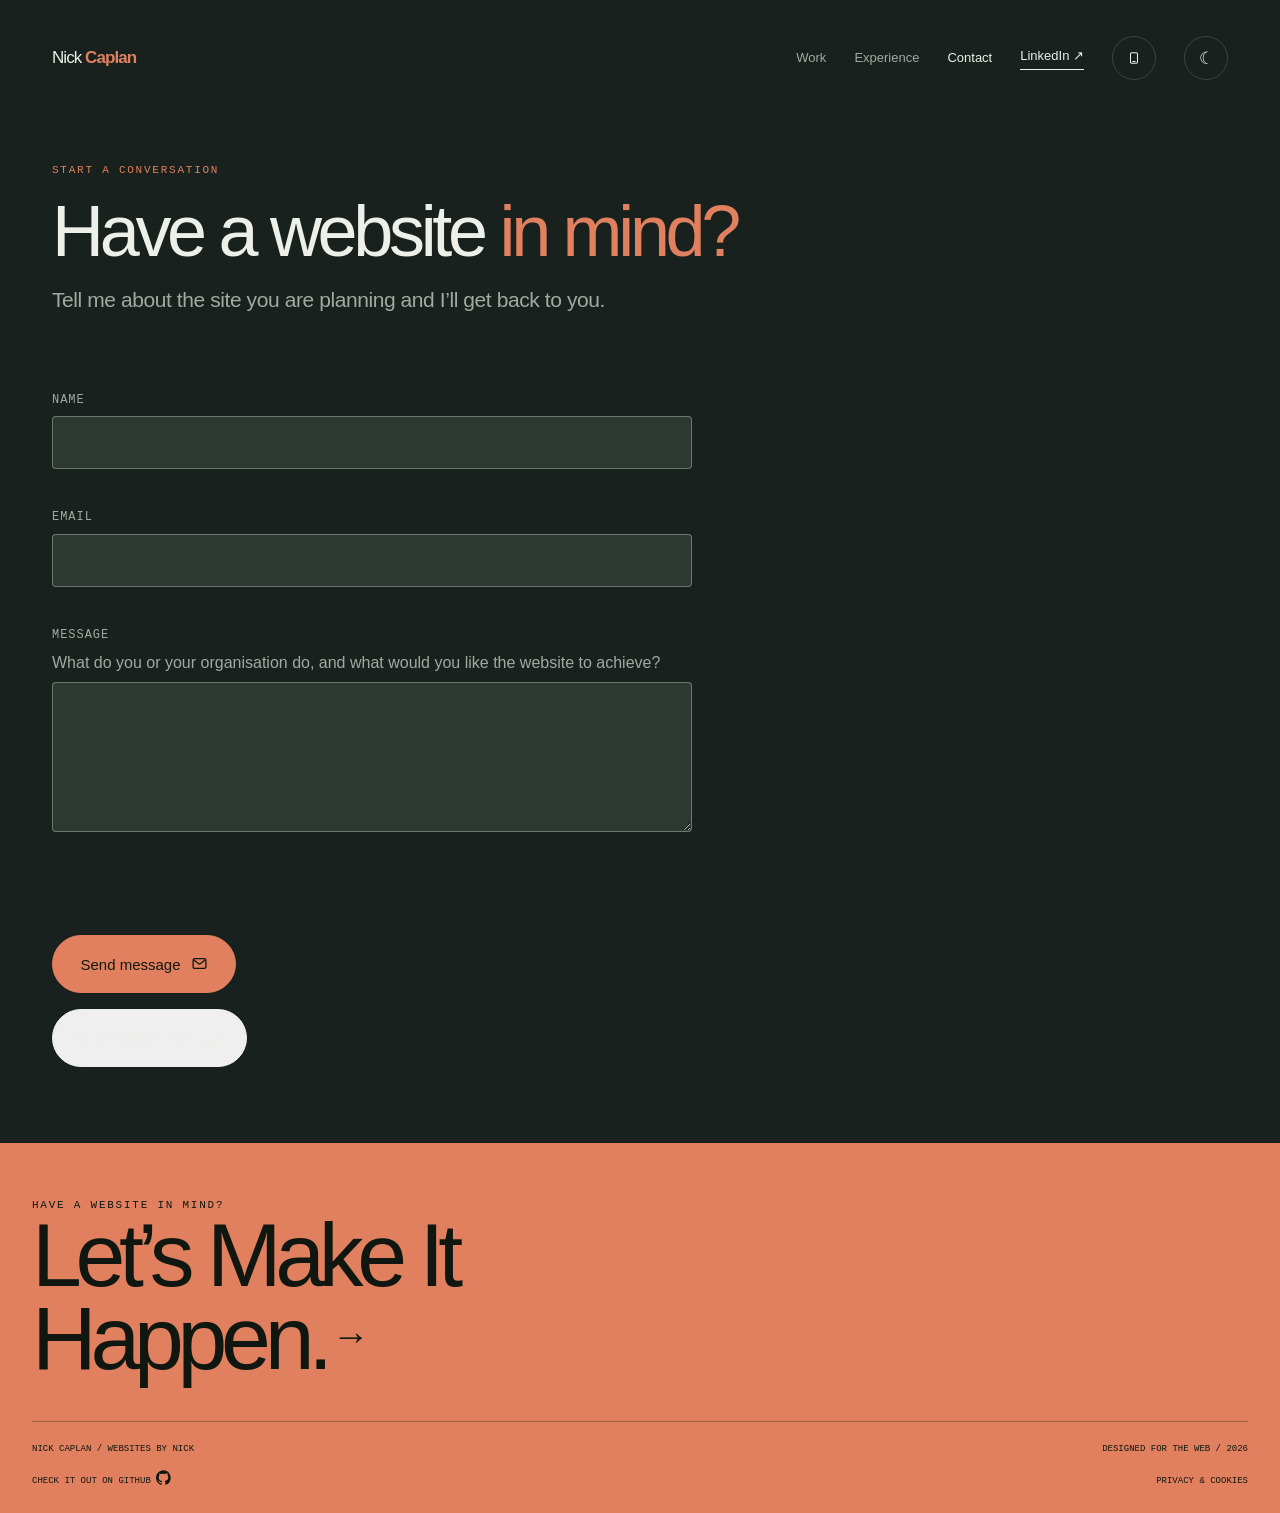
==== commit 907b9940: "Tighten career history to client-relevant credibility NatWest Boxed, Moogsoft and Alfa condense to t" ====
--- a/contact/index.html
+++ b/contact/index.html
@@ -51,7 +51,6 @@
       <div class="nav-links">
         <a href="../">Work</a>
         <a href="../experience/">Experience</a>
-        <a href="../pricing/">Pricing</a>
         <a href="./" aria-current="page">Contact</a>
         <a class="nav-contact" href="https://www.linkedin.com/in/nick-caplan/" target="_blank" rel="noreferrer">LinkedIn <span aria-hidden="true">↗</span></a>
         <button class="mobile-toggle" type="button" aria-label="Switch to mobile mode" aria-pressed="false" title="Switch to mobile mode"><svg class="mobile-icon" aria-hidden="true" viewBox="0 0 24 24"><rect x="6" y="3" width="12" height="18" rx="2"/><path d="M10 18h4"/></svg></button>
@@ -61,7 +60,6 @@
     <div class="nav-chips" aria-label="Pages">
       <a href="../">Work</a>
       <a href="../experience/">Experience</a>
-      <a href="../pricing/">Pricing</a>
       <a href="./" aria-current="page">Contact</a>
     </div>
 
@@ -103,7 +101,7 @@
       <div class="footer-inner">
         <div class="section-kicker">Have a website in mind?</div>
         <h2><a class="footer-cta" href="#contact-form">Let&rsquo;s Make It <em><span class="cta-end">Happen.<span class="cta-icon" aria-hidden="true">&rarr;</span></span></em></a></h2>
-        <div class="footer-bottom"><span>Nick Caplan / Senior Engineering Leader</span><span><a class="github-link" href="https://github.com/nickcaplan/websites-by-nick" target="_blank" rel="noreferrer"><span class="cta-label">Check it out on <span class="cta-end">GitHub <svg class="github-icon" aria-hidden="true" viewBox="0 0 24 24"><path d="M12 .5a12 12 0 0 0-3.79 23.39c.6.11.82-.26.82-.58v-2.26c-3.34.73-4.04-1.61-4.04-1.61-.55-1.39-1.34-1.76-1.34-1.76-1.09-.75.08-.74.08-.74 1.2.08 1.83 1.23 1.83 1.23 1.07 1.83 2.8 1.3 3.48 1 .11-.78.42-1.3.76-1.6-2.67-.3-5.47-1.34-5.47-5.94 0-1.31.47-2.38 1.23-3.22-.12-.3-.53-1.52.12-3.17 0 0 1-.32 3.3 1.23a11.5 11.5 0 0 1 6 0c2.3-1.55 3.3-1.23 3.3-1.23.65 1.65.24 2.87.12 3.17.76.84 1.23 1.91 1.23 3.22 0 4.61-2.81 5.64-5.49 5.93.43.37.81 1.1.81 2.22v3.29c0 .32.22.7.83.58A12 12 0 0 0 12 .5Z"/></svg></span></span></a></span><span><a href="../privacy/">Privacy &amp; cookies</a></span><span>Designed for the web / 2026</span></div>
+        <div class="footer-bottom"><span>Nick Caplan / Websites by Nick</span><span><a class="github-link" href="https://github.com/nickcaplan/websites-by-nick" target="_blank" rel="noreferrer"><span class="cta-label">Check it out on <span class="cta-end">GitHub <svg class="github-icon" aria-hidden="true" viewBox="0 0 24 24"><path d="M12 .5a12 12 0 0 0-3.79 23.39c.6.11.82-.26.82-.58v-2.26c-3.34.73-4.04-1.61-4.04-1.61-.55-1.39-1.34-1.76-1.34-1.76-1.09-.75.08-.74.08-.74 1.2.08 1.83 1.23 1.83 1.23 1.07 1.83 2.8 1.3 3.48 1 .11-.78.42-1.3.76-1.6-2.67-.3-5.47-1.34-5.47-5.94 0-1.31.47-2.38 1.23-3.22-.12-.3-.53-1.52.12-3.17 0 0 1-.32 3.3 1.23a11.5 11.5 0 0 1 6 0c2.3-1.55 3.3-1.23 3.3-1.23.65 1.65.24 2.87.12 3.17.76.84 1.23 1.91 1.23 3.22 0 4.61-2.81 5.64-5.49 5.93.43.37.81 1.1.81 2.22v3.29c0 .32.22.7.83.58A12 12 0 0 0 12 .5Z"/></svg></span></span></a></span><span><a href="../privacy/">Privacy &amp; cookies</a></span><span>Designed for the web / 2026</span></div>
       </div>
     </footer>
   </div>
--- a/assets/css/site.css
+++ b/assets/css/site.css
@@ -229,6 +229,7 @@
 .page-hero { margin: 0 auto; max-width: 1240px; padding: 54px 32px 20px; }
 .page-hero h1 { font-family: var(--display); font-size: clamp(42px, 6vw, 72px); font-weight: 500; letter-spacing: -.06em; line-height: .95; margin: 18px 0 20px; overflow-wrap: break-word; }
 .page-hero h1 em { color: var(--accent); font-style: normal; }
+.page-hero .intro + .intro { margin-top: 18px; }
 .page-hero .intro { color: var(--muted); font-size: clamp(17px, 2vw, 21px); letter-spacing: -.02em; line-height: 1.4; margin: 0; max-width: 620px; }
 
 /* Experience content (shared by the experience page). */
@@ -436,7 +437,7 @@
 body[data-mobile="true"] .nav-links { gap: 13px; }
 body[data-mobile="true"] .nav-links a:not(.nav-contact) { display: none; }
 body[data-mobile="true"] .nav-contact { align-items: center; display: inline-flex; gap: 7px; }
-body[data-mobile="true"] .nav-chips { display: flex; flex-wrap: wrap; gap: 8px; margin: 0 auto; padding: 0 20px 18px; }
+body[data-mobile="true"] .nav-chips { display: flex; gap: 8px; margin: 0 auto; padding: 0 20px 18px; }
 body[data-mobile="true"] .nav-chips a { align-items: center; background: var(--surface); border: 1px solid var(--line); border-radius: 10px; display: flex; flex: 1; flex-direction: column; font-family: var(--mono); font-size: 11.5px; font-weight: 500; justify-content: center; letter-spacing: .08em; line-height: 16px; min-height: 48px; padding: 8px 0; text-align: center; text-transform: uppercase; }
 body[data-mobile="true"] .nav-chips a[aria-current="page"] { background: var(--accent); border-color: var(--accent); color: #ffffff; font-weight: 700; }
 body[data-mobile="true"] .hero { padding: 24px 20px 30px; }
